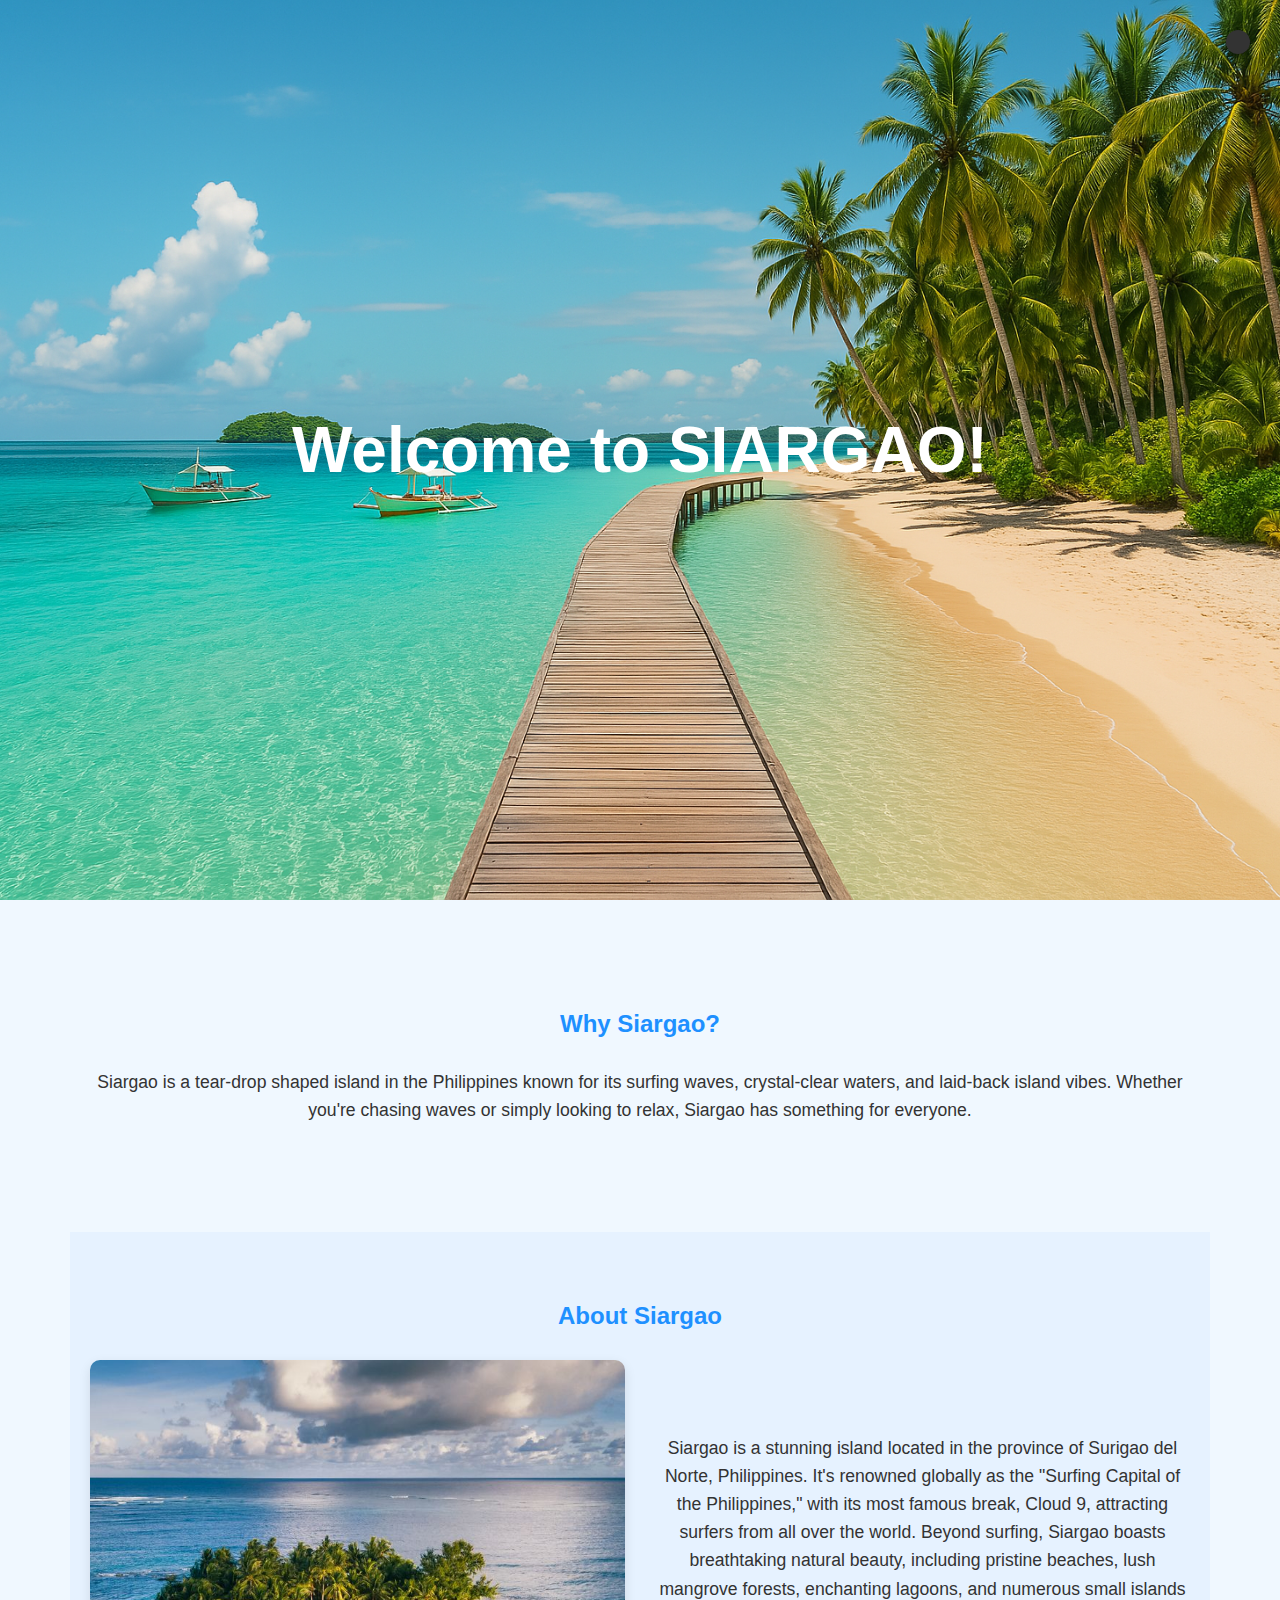
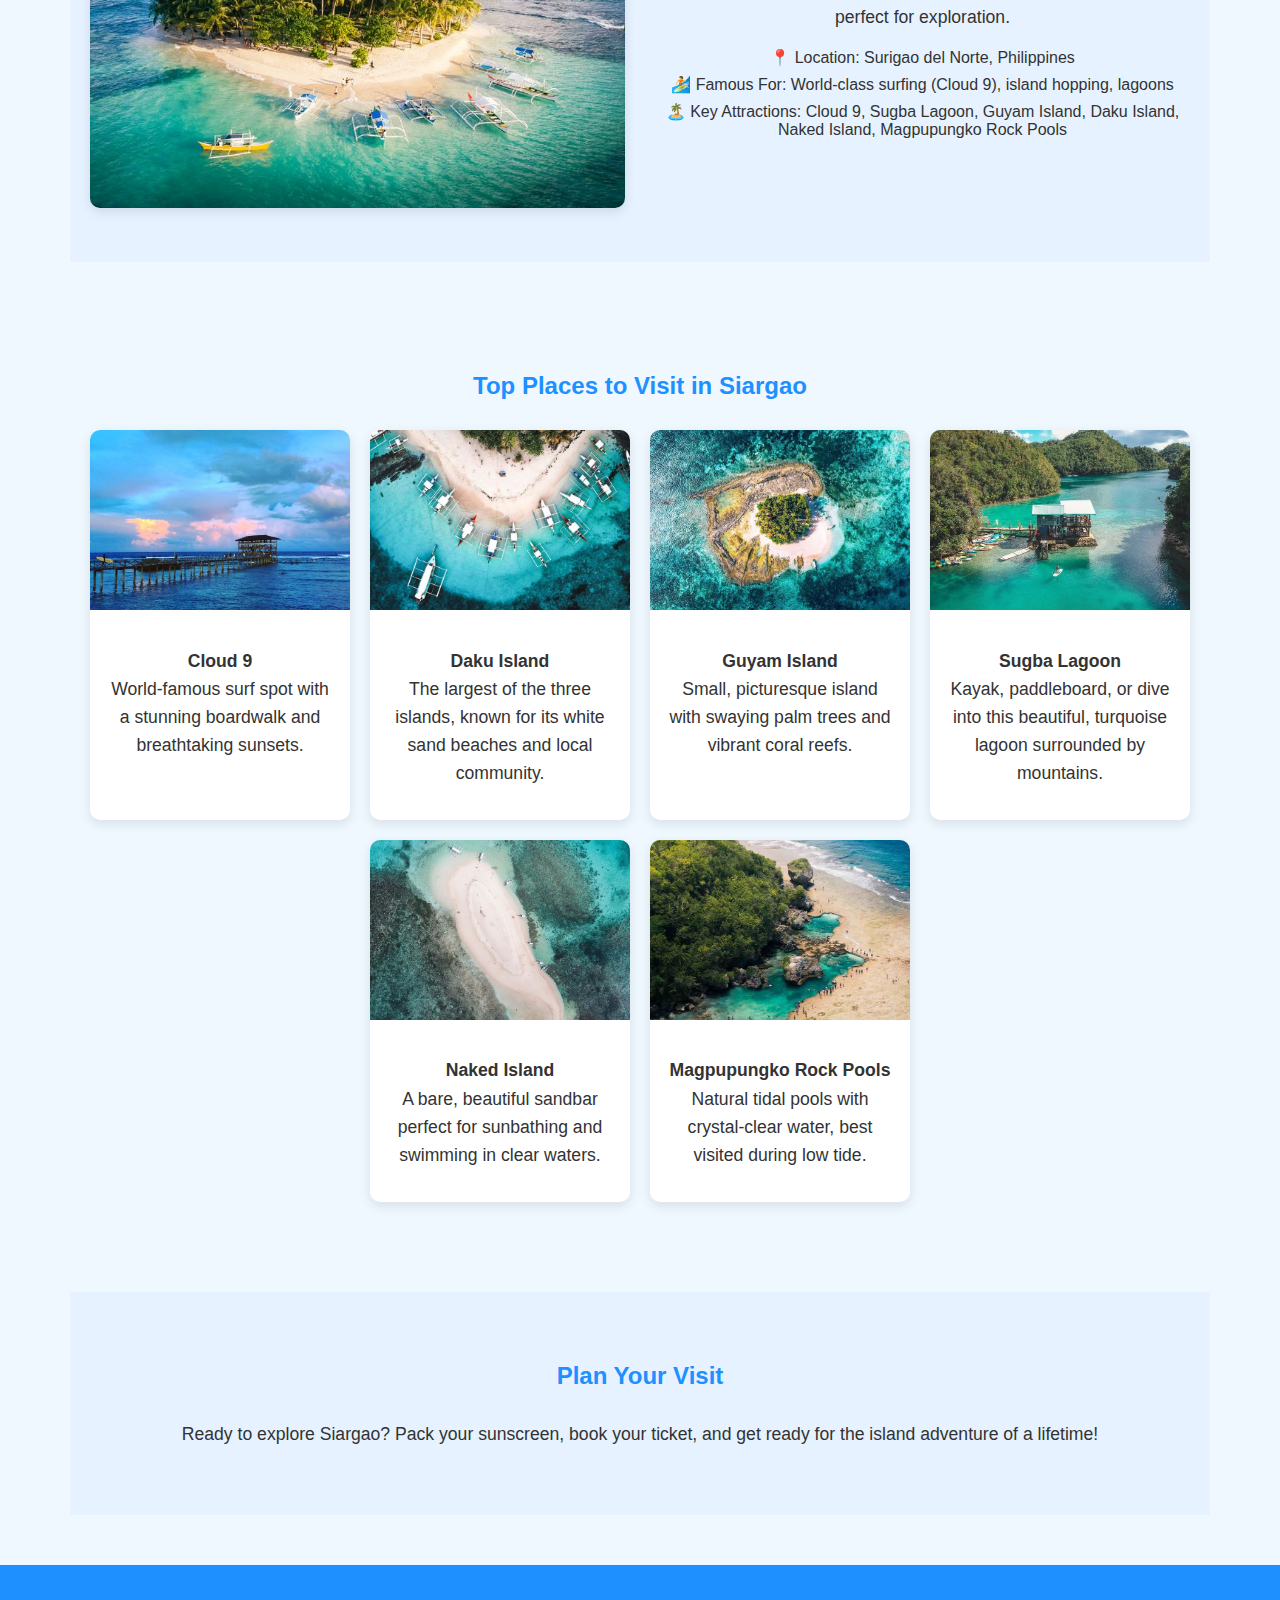
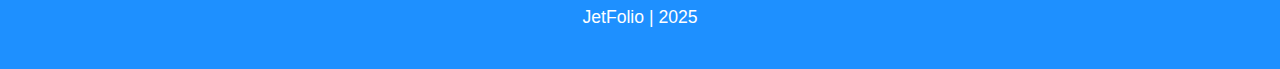
==== A05/index.html @ 1541f6fa "Add files via upload" ====
<!DOCTYPE html>
<html lang="en">

<head>
  <meta charset="UTF-8">
  <meta name="viewport" content="width=device-width, initial-scale=1">
  <title>Siargao Island</title>
  <style>
    body {
      font-family: 'Segoe UI', sans-serif;
      margin: 0;
      padding: 0;
      background: #f0f8ff;
      color: #333;
      transition: background-color 0.3s ease, color 0.3s ease;
    }

    body.dark-mode {
      background: #121212;
      color: #f8f8f2;
    }

    body.dark-mode header h1 {
      color: #f8f8f2;
      /* Removed background in dark mode */
    }

    body.dark-mode section:nth-child(even) {
      background: #212121;
    }

    body.dark-mode h2 {
      color: #bb86fc;
    }

    body.dark-mode .place {
      background: #1e1e1e;
      box-shadow: 0 4px 12px rgba(0, 0, 0, 0.5);
    }

    body.dark-mode footer {
      background: #bb86fc;
      color: #121212;
    }

    /* Dark mode styles for the About section */
    body.dark-mode .about-container .about-image img {
      box-shadow: 0 4px 12px rgba(255, 255, 255, 0.2);
    }

    /* Dark mode switch button styles */
    .dark-mode-switch {
      position: fixed;
      top: 20px;
      right: 20px;
      z-index: 100;
      background: none;
      border: none;
      cursor: pointer;
      padding: 10px;
      border-radius: 5px;
      outline: none;
    }

    .dark-mode-switch span {
      display: block;
      width: 24px;
      height: 24px;
      background-color: #333;
      border-radius: 50%;
      box-shadow: 0 1px 3px rgba(0, 0, 0, 0.3);
      transition: background-color 0.3s ease;
    }

    body.dark-mode .dark-mode-switch span {
      background-color: #f8f8f2;
      box-shadow: 0 1px 3px rgba(255, 255, 255, 0.3);
    }

    header {
      position: relative;
      height: 100vh;
      display: flex;
      justify-content: center;
      align-items: center;
      text-align: center;
      overflow: hidden;
    }

    header::before {
      content: '';
      position: absolute;
      top: 0;
      left: 0;
      height: 100%;
      width: 100%;
      background: url('Siargao.png') no-repeat center center/cover;
      z-index: -1;
    }

    header h1 {
      font-size: 4rem;
      color: white;
      padding: 20px;
      border-radius: 10px;
      /* Removed default background */
    }

    section {
      padding: 50px 20px;
      max-width: 1100px;
      margin: auto;
      margin-top: 40px;
      /* Added initial top margin for the second section */
      /* Added margin-bottom to all sections */
      margin-bottom: 40px;
      text-align: center;
      /* Added text-align: center; to center the content */
    }

    section:last-child {
      /* Remove margin-bottom from the last section (Plan Your Visit) */
      margin-bottom: 50px;
      /* Adjusted margin for the last section */
    }

    section:nth-child(even) {
      background: #e6f2ff;
    }

    h2 {
      text-align: center;
      color: #1e90ff;
      margin-bottom: 30px;
    }

    p {
      font-size: 1.1rem;
      line-height: 1.6;
    }

    .places {
      display: flex;
      flex-wrap: wrap;
      gap: 20px;
      justify-content: center;
    }

    .place {
      background: white;
      border-radius: 10px;
      box-shadow: 0 4px 12px rgba(0, 0, 0, 0.1);
      overflow: hidden;
      width: 260px;
      transition: transform 0.3s;
    }

    .place:hover {
      transform: translateY(-5px);
    }

    .place img {
      width: 100%;
      height: 180px;
      object-fit: cover;
    }

    .place p {
      padding: 15px;
    }

    footer {
      background: #1e90ff;
      color: white;
      text-align: center;
      padding: 20px;
    }

    /* Styles for the About Siargao section */
    .about-container {
      display: flex;
      gap: 30px;
      align-items: center;
    }

    .about-container .about-image {
      flex: 1;
    }

    .about-container .about-image img {
      width: 100%;
      border-radius: 10px;
      box-shadow: 0 4px 12px rgba(0, 0, 0, 0.1);
    }

    .about-container .about-text {
      flex: 1;
    }

    .about-container ul {
      list-style: none;
      padding-left: 0;
    }

    .about-container ul li {
      margin-bottom: 8px;
    }

    @media (max-width: 768px) {
      header h1 {
        font-size: 2.5rem;
      }

      .places {
        flex-direction: column;
        align-items: center;
      }

      .about-container {
        flex-direction: column;
      }

      .about-container .about-image,
      .about-container .about-text {
        flex: 0 1 auto;
        width: 100%;
      }

      .about-container .about-image img {
        margin-bottom: 20px;
      }

      section {
        margin-top: 30px;
        /* Adjust margin for smaller screens */
        margin-bottom: 30px;
        /* Added margin-bottom for smaller screens */
        text-align: center;
        /* Added text-align: center; for smaller screens */
      }
    }
  </style>
</head>

<body>

  <button class="dark-mode-switch" onclick="toggleDarkMode()">
    <span></span>
  </button>

  <header>
    <h1>Welcome to SIARGAO!</h1>
  </header>

  <section>
    <h2>Why Siargao?</h2>
    <p>Siargao is a tear-drop shaped island in the Philippines known for its surfing waves, crystal-clear waters, and
      laid-back island vibes. Whether you're chasing waves or simply looking to relax, Siargao has something for
      everyone.</p>
  </section>

  <section>
    <h2 class="text-center mb-4">About Siargao</h2>
    <div class="about-container">
      <div class="about-image">
        <img src="siargao.jpg" alt="Siargao Island Landscape" class="img-fluid rounded shadow" />
      </div>
      <div class="about-text">
        <p>Siargao is a stunning island located in the province of Surigao del Norte, Philippines. It's renowned
          globally as the "Surfing Capital of the Philippines," with its most famous break, Cloud 9, attracting surfers
          from all over the world. Beyond surfing, Siargao boasts breathtaking natural beauty, including pristine
          beaches, lush mangrove forests, enchanting lagoons, and numerous small islands perfect for exploration.</p>
        <ul>
          <li>📍 Location: Surigao del Norte, Philippines</li>
          <li>🏄 Famous For: World-class surfing (Cloud 9), island hopping, lagoons</li>
          <li>🏝️ Key Attractions: Cloud 9, Sugba Lagoon, Guyam Island, Daku Island, Naked Island, Magpupungko Rock
            Pools</li>
        </ul>
      </div>
    </div>
  </section>

  <section>
    <h2>Top Places to Visit in Siargao</h2>
    <div class="places">
      <div class="place">
        <img src="Cloud 9.jpg" alt="Cloud 9 Siargao">
        <p><strong>Cloud 9</strong><br>World-famous surf spot with a stunning boardwalk and breathtaking sunsets.</p>
      </div>
      <div class="place">
        <img src="Daku Island Siargao.jpg" alt="Daku Island">
        <p><strong>Daku Island</strong><br>The largest of the three islands, known for its white sand beaches and local
          community.</p>
      </div>
      <div class="place">
        <img src="Guyam Island Siargao.jpg" alt="Guyam Island">
        <p><strong>Guyam Island</strong><br>Small, picturesque island with swaying palm trees and vibrant coral reefs.
        </p>
      </div>
      <div class="place">
        <img src="Sugba Lagoon,  Siargao, Philippines.jpg" alt="Sugba Lagoon">
        <p><strong>Sugba Lagoon</strong><br>Kayak, paddleboard, or dive into this beautiful, turquoise lagoon surrounded
          by mountains.</p>
      </div>
      <div class="place">
        <img src="Naked Island.jpg" alt="Naked Island">
        <p><strong>Naked Island</strong><br>A bare, beautiful sandbar perfect for sunbathing and swimming in clear
          waters.</p>
      </div>
      <div class="place">
        <img src="MAGPUPUNGKO ROCK POOLS.jpg" alt="Magpupungko Rock Pools">
        <p><strong>Magpupungko Rock Pools</strong><br>Natural tidal pools with crystal-clear water, best visited during
          low tide.</p>
      </div>
    </div>
  </section>

  <section style="margin-bottom: 50px;">
    <h2>Plan Your Visit</h2>
    <p style="text-align: center;">Ready to explore Siargao? Pack your sunscreen, book your ticket, and get ready for
      the island adventure of a lifetime!</p>
  </section>

  <footer>
    <p>JetFolio | 2025 </p>
  </footer>

  <script>
    function toggleDarkMode() {
      document.body.classList.toggle('dark-mode');
    }

    // Check for saved theme preference on page load
    if (localStorage.getItem('theme') === 'dark') {
      document.body.classList.add('dark-mode');
    } else if (localStorage.getItem('theme') === 'light') {
      document.body.classList.remove('dark-mode');
    }

    // Save theme preference on toggle
    function toggleDarkMode() {
      document.body.classList.toggle('dark-mode');
      if (document.body.classList.contains('dark-mode')) {
        localStorage.setItem('theme', 'dark');
      } else {
        localStorage.setItem('theme', 'light');
      }
    }
  </script>

</body>

</html>
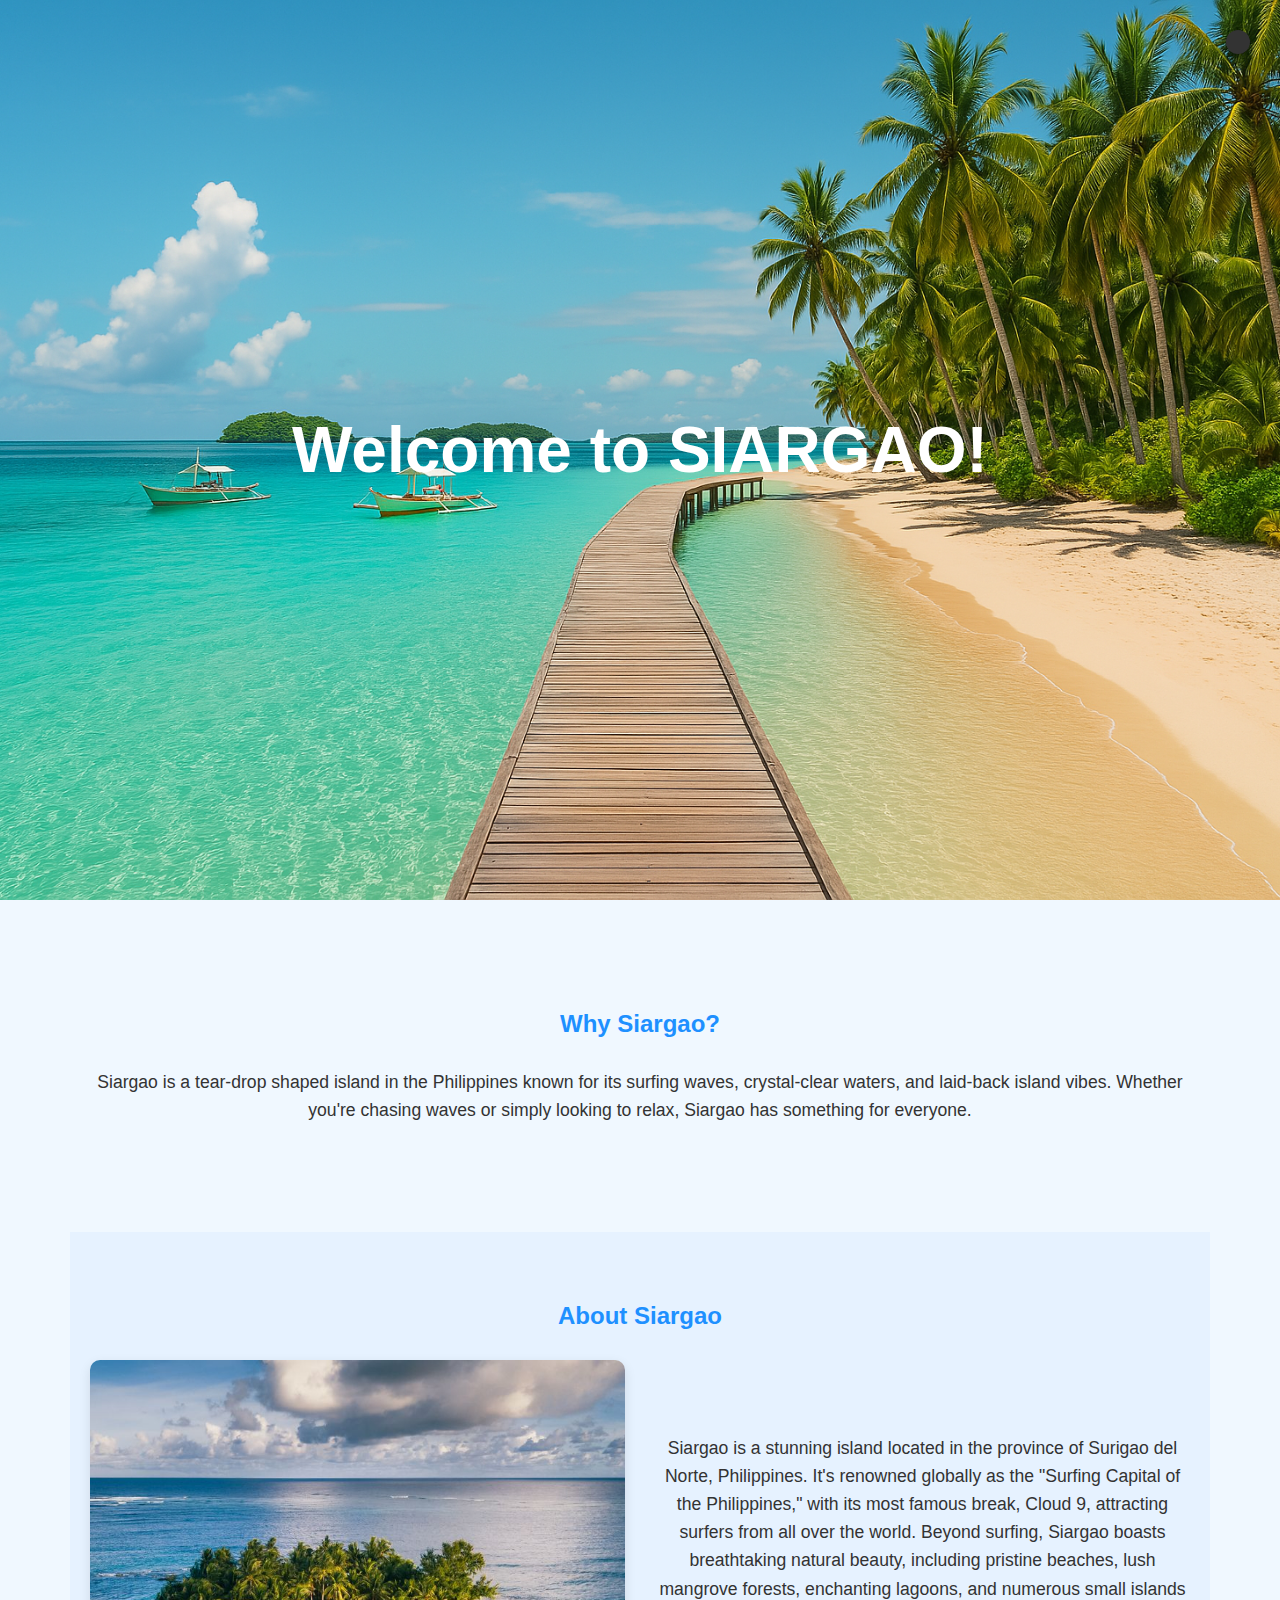
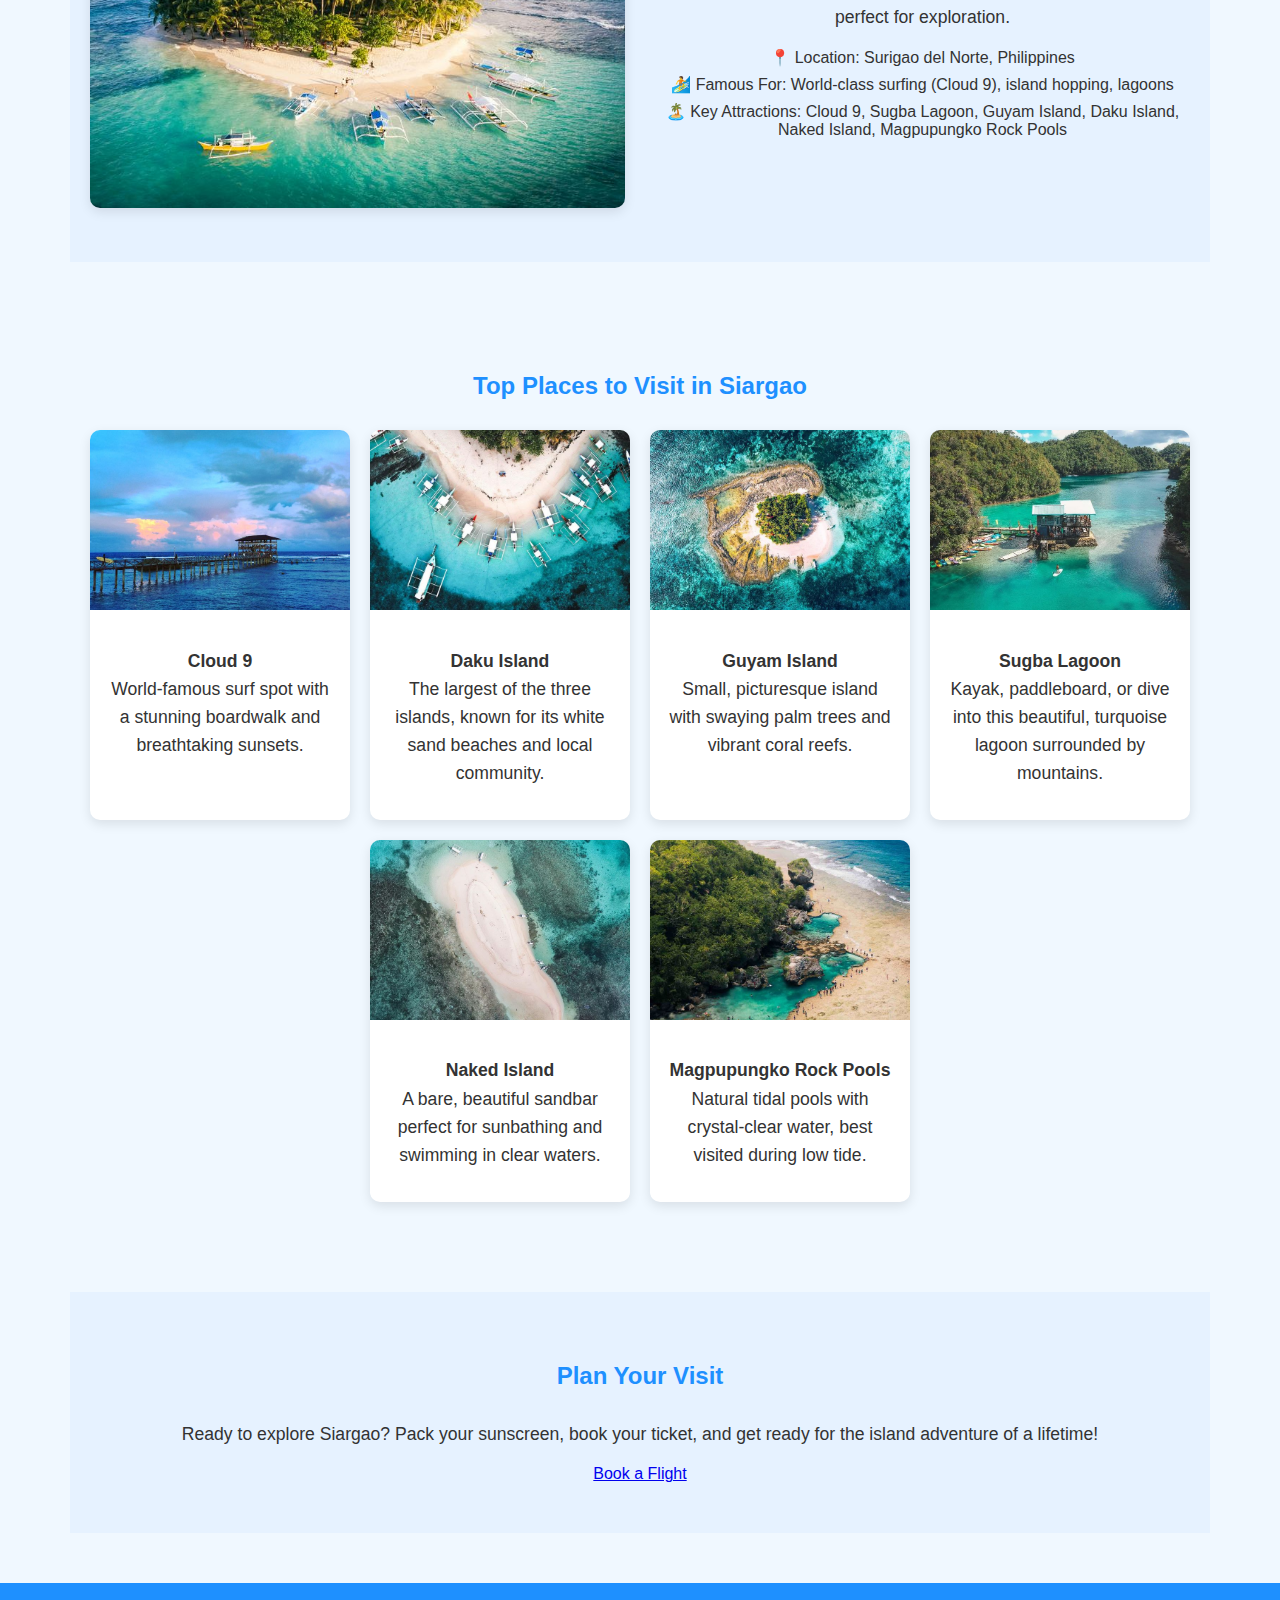
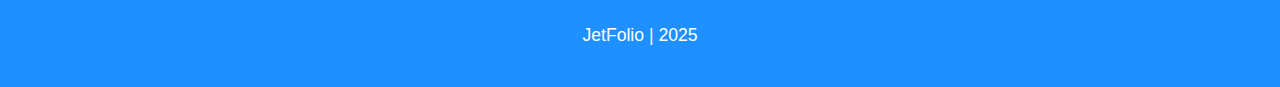
==== commit ba8931b9: "Update index.html" ====
--- a/A05/index.html
+++ b/A05/index.html
@@ -319,6 +319,7 @@
     <h2>Plan Your Visit</h2>
     <p style="text-align: center;">Ready to explore Siargao? Pack your sunscreen, book your ticket, and get ready for
       the island adventure of a lifetime!</p>
+     <a href="https://ph.trip.com/flights/airline-5j/cebu-pacific-air/?locale=en_ph&curr=php&allianceid=1052762&sid=2505528&ppcid=ckid-65000177265_adid-83425859496826_akid-kwd-83426707024663:loc-149_adgid-1334809523118964&utm_source=bing&utm_medium=cpc&utm_campaign=603621418&msclkid=1bd3313674d1103c895756c9c26b6a70" class="btn btn-primary">Book a Flight</a>
   </section>
 
   <footer>
@@ -350,4 +351,4 @@
 
 </body>
 
-</html>+</html>
